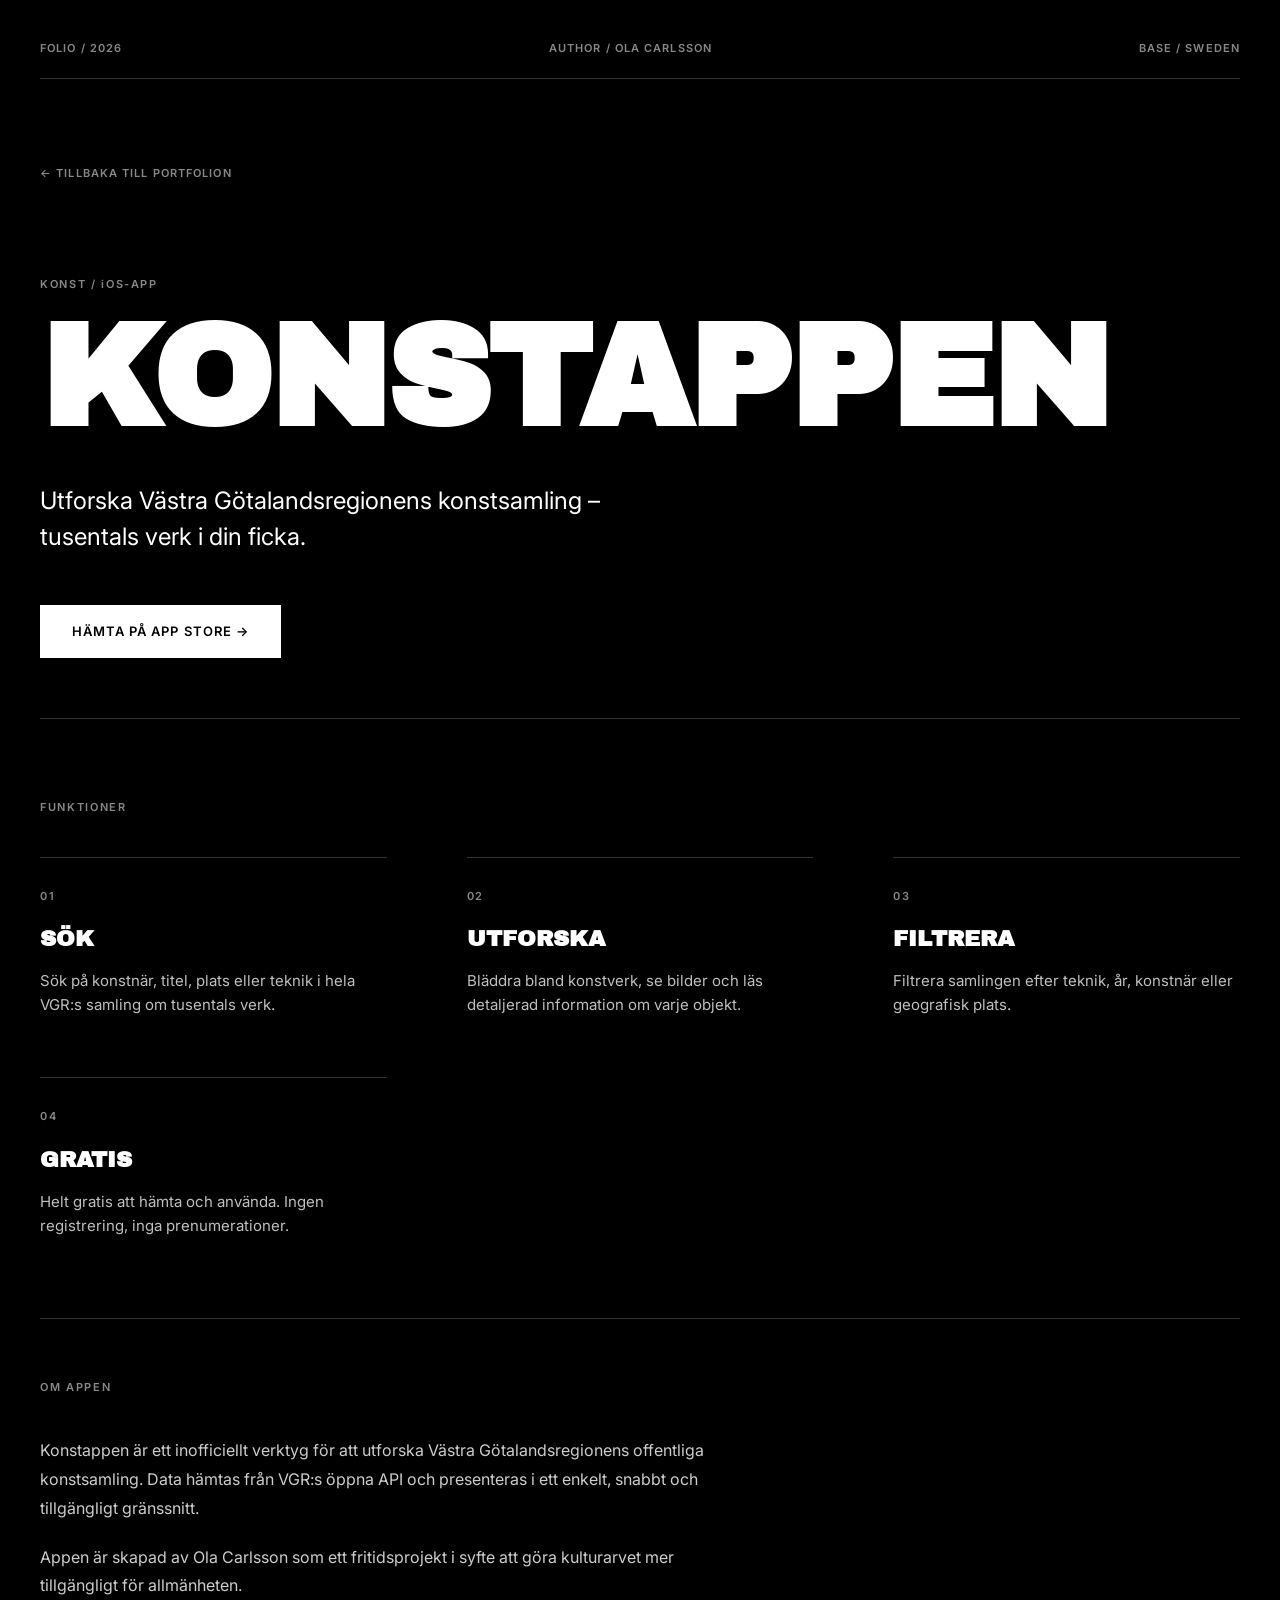
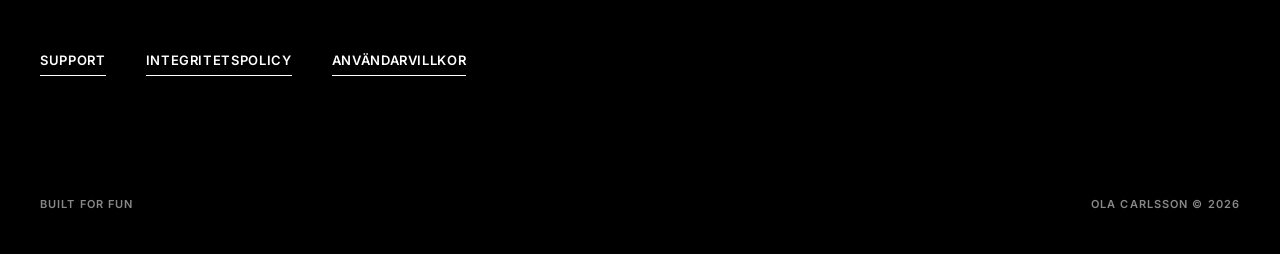
==== konstappen/index.html @ 3d5d430d "Add konstappen support and marketing pages Adds four pages for Konstappen (iOS-app för VGR:s konstsa" ====
<!DOCTYPE html>
<html lang="sv">

<head>
    <meta charset="UTF-8">
    <meta name="viewport" content="width=device-width, initial-scale=1.0">
    <title>Konstappen – Utforska VGR:s konstsamling</title>
    <meta name="description" content="Konstappen låter dig utforska och söka i Västra Götalandsregionens konstsamling direkt från din iPhone.">
    <link rel="preconnect" href="https://fonts.googleapis.com">
    <link rel="preconnect" href="https://fonts.gstatic.com" crossorigin>
    <link href="https://fonts.googleapis.com/css2?family=Archivo+Black&family=Inter:wght@400;600&display=swap"
        rel="stylesheet">
    <link rel="stylesheet" href="../style.css">
    <style>
        .app-hero {
            padding: 80px 0 60px;
            border-bottom: 1px solid var(--divider);
            margin-bottom: 80px;
        }

        .app-badge {
            display: inline-block;
            font-size: 11px;
            font-weight: 600;
            letter-spacing: 0.15em;
            color: var(--text-muted);
            margin-bottom: 20px;
        }

        .app-title {
            font-family: var(--font-heading);
            font-size: clamp(3rem, 12vw, 9rem);
            line-height: 0.9;
            letter-spacing: -0.02em;
            margin-bottom: 40px;
        }

        .app-tagline {
            font-size: clamp(1.1rem, 3vw, 1.5rem);
            max-width: 560px;
            line-height: 1.5;
            margin-bottom: 50px;
        }

        .app-store-btn {
            display: inline-block;
            background: var(--text);
            color: var(--bg);
            font-family: var(--font-body);
            font-size: 13px;
            font-weight: 600;
            letter-spacing: 0.08em;
            padding: 16px 32px;
            text-decoration: none;
            transition: opacity 0.3s ease;
        }

        .app-store-btn:hover {
            opacity: 0.8;
        }

        .features-section {
            margin-bottom: 80px;
        }

        .section-label {
            font-size: 11px;
            font-weight: 600;
            letter-spacing: 0.15em;
            color: var(--text-muted);
            margin-bottom: 40px;
        }

        .features-grid {
            display: grid;
            grid-template-columns: repeat(auto-fit, minmax(260px, 1fr));
            gap: 60px 80px;
        }

        .feature-item {
            border-top: 1px solid var(--divider);
            padding-top: 30px;
        }

        .feature-number {
            font-size: 11px;
            font-weight: 600;
            letter-spacing: 0.15em;
            color: var(--text-muted);
            margin-bottom: 16px;
        }

        .feature-title {
            font-family: var(--font-heading);
            font-size: 1.4rem;
            margin-bottom: 12px;
        }

        .feature-desc {
            font-size: 15px;
            color: rgba(255,255,255,0.75);
            line-height: 1.6;
        }

        .about-section {
            border-top: 1px solid var(--divider);
            padding-top: 60px;
            margin-bottom: 80px;
        }

        .about-text {
            font-size: 16px;
            max-width: 700px;
            line-height: 1.8;
            color: rgba(255,255,255,0.8);
        }

        .about-text + .about-text {
            margin-top: 20px;
        }

        .links-row {
            display: flex;
            gap: 40px;
            flex-wrap: wrap;
            margin-top: 50px;
        }

        .inline-link {
            font-size: 13px;
            font-weight: 600;
            letter-spacing: 0.05em;
            color: var(--text);
            text-decoration: none;
            border-bottom: 1px solid var(--text);
            padding-bottom: 4px;
            transition: opacity 0.3s ease;
        }

        .inline-link:hover {
            opacity: 0.6;
        }

        .back-link {
            display: inline-block;
            font-size: 11px;
            font-weight: 600;
            letter-spacing: 0.1em;
            color: var(--text-muted);
            text-decoration: none;
            margin-bottom: 8px;
            transition: color 0.3s ease;
        }

        .back-link:hover {
            color: var(--text);
        }
    </style>
</head>

<body>
    <div class="site-wrapper">
        <header class="main-header">
            <div class="header-metadata">
                <span class="meta-item">FOLIO / 2026</span>
                <span class="meta-item">AUTHOR / OLA CARLSSON</span>
                <span class="meta-item">BASE / SWEDEN</span>
            </div>
            <div class="header-divider"></div>
        </header>

        <main>
            <a href="/" class="back-link">← TILLBAKA TILL PORTFOLION</a>

            <section class="app-hero">
                <span class="app-badge">KONST / iOS-APP</span>
                <h1 class="app-title">KONST&shy;APPEN</h1>
                <p class="app-tagline">Utforska Västra Götalandsregionens konstsamling – tusentals verk i din ficka.</p>
                <a href="#" class="app-store-btn">HÄMTA PÅ APP STORE →</a>
            </section>

            <section class="features-section">
                <p class="section-label">FUNKTIONER</p>
                <div class="features-grid">
                    <div class="feature-item">
                        <p class="feature-number">01</p>
                        <h2 class="feature-title">SÖK</h2>
                        <p class="feature-desc">Sök på konstnär, titel, plats eller teknik i hela VGR:s samling om tusentals verk.</p>
                    </div>
                    <div class="feature-item">
                        <p class="feature-number">02</p>
                        <h2 class="feature-title">UTFORSKA</h2>
                        <p class="feature-desc">Bläddra bland konstverk, se bilder och läs detaljerad information om varje objekt.</p>
                    </div>
                    <div class="feature-item">
                        <p class="feature-number">03</p>
                        <h2 class="feature-title">FILTRERA</h2>
                        <p class="feature-desc">Filtrera samlingen efter teknik, år, konstnär eller geografisk plats.</p>
                    </div>
                    <div class="feature-item">
                        <p class="feature-number">04</p>
                        <h2 class="feature-title">GRATIS</h2>
                        <p class="feature-desc">Helt gratis att hämta och använda. Ingen registrering, inga prenumerationer.</p>
                    </div>
                </div>
            </section>

            <section class="about-section">
                <p class="section-label">OM APPEN</p>
                <p class="about-text">
                    Konstappen är ett inofficiellt verktyg för att utforska Västra Götalandsregionens offentliga konstsamling. Data hämtas från VGR:s öppna API och presenteras i ett enkelt, snabbt och tillgängligt gränssnitt.
                </p>
                <p class="about-text">
                    Appen är skapad av Ola Carlsson som ett fritidsprojekt i syfte att göra kulturarvet mer tillgängligt för allmänheten.
                </p>
                <div class="links-row">
                    <a href="support/" class="inline-link">SUPPORT</a>
                    <a href="privacy/" class="inline-link">INTEGRITETSPOLICY</a>
                    <a href="terms/" class="inline-link">ANVÄNDARVILLKOR</a>
                </div>
            </section>
        </main>

        <footer class="main-footer">
            <div class="footer-metadata">
                <span class="meta-item">BUILT FOR FUN</span>
                <span class="meta-item">OLA CARLSSON © 2026</span>
            </div>
        </footer>
    </div>
</body>

</html>
---- style.css ----
:root {
    --bg: #000;
    --text: #fff;
    --text-muted: #888;
    --divider: rgba(255, 255, 255, 0.2);
    --font-heading: 'Archivo Black', sans-serif;
    --font-body: 'Inter', sans-serif;
}

* {
    margin: 0;
    padding: 0;
    box-sizing: border-box;
}

body {
    background-color: var(--bg);
    color: var(--text);
    font-family: var(--font-body);
    line-height: 1.6;
    -webkit-font-smoothing: antialiased;
    -webkit-tap-highlight-color: transparent;
}

.site-wrapper {
    max-width: 1400px;
    margin: 0 auto;
    padding: 40px;
}

/* Header */
.main-header {
    margin-bottom: 80px;
}

.header-metadata {
    display: flex;
    justify-content: space-between;
    font-size: 11px;
    font-weight: 600;
    letter-spacing: 0.1em;
    color: var(--text-muted);
    padding-bottom: 20px;
}

.header-divider {
    height: 1px;
    background-color: var(--divider);
}

/* Project Stack */
.project-stack {
    display: flex;
    flex-direction: column;
}

.project-item {
    margin-bottom: 80px;
}

.project-link {
    text-decoration: none;
    color: inherit;
    display: block;
    transition: opacity 0.3s ease;
    touch-action: manipulation;
}

.project-link:hover {
    opacity: 0.7;
}

.project-header {
    margin-bottom: 20px;
}

.project-type {
    display: block;
    font-size: 11px;
    font-weight: 600;
    letter-spacing: 0.15em;
    color: var(--text-muted);
    margin-bottom: 10px;
}

.project-title {
    font-family: var(--font-heading);
    font-size: clamp(2rem, 8vw, 6rem);
    line-height: 0.9;
    letter-spacing: -0.02em;
}

.project-body {
    display: flex;
    justify-content: space-between;
    align-items: flex-end;
    margin-top: 20px;
}

.project-description {
    font-size: 16px;
    max-width: 600px;
}

.project-action {
    font-size: 13px;
    font-weight: 600;
    letter-spacing: 0.05em;
    border-bottom: 1px solid var(--text);
    padding-bottom: 4px;
}

.project-divider {
    height: 1px;
    background-color: var(--divider);
    margin-top: 40px;
}

/* Footer */
.main-footer {
    margin-top: 80px;
    padding-top: 40px;
}

.footer-metadata {
    display: flex;
    justify-content: space-between;
    font-size: 11px;
    font-weight: 600;
    letter-spacing: 0.1em;
    color: var(--text-muted);
}

/* Responsive */
@media (max-width: 768px) {
    .site-wrapper {
        padding: 30px 20px;
    }

    .main-header {
        margin-bottom: 40px;
    }

    .header-metadata {
        flex-direction: column;
        gap: 10px;
    }

    .project-item {
        margin-bottom: 40px;
    }

    .project-title {
        font-size: clamp(1.5rem, 7vw, 3rem);
        overflow-wrap: break-word;
        word-break: break-word;
    }

    .project-body {
        flex-direction: column;
        align-items: flex-start;
        gap: 20px;
    }

    .project-divider {
        margin-top: 30px;
    }

    .main-footer {
        margin-top: 40px;
        padding-top: 20px;
    }

    .footer-metadata {
        flex-direction: column;
        gap: 10px;
    }
}
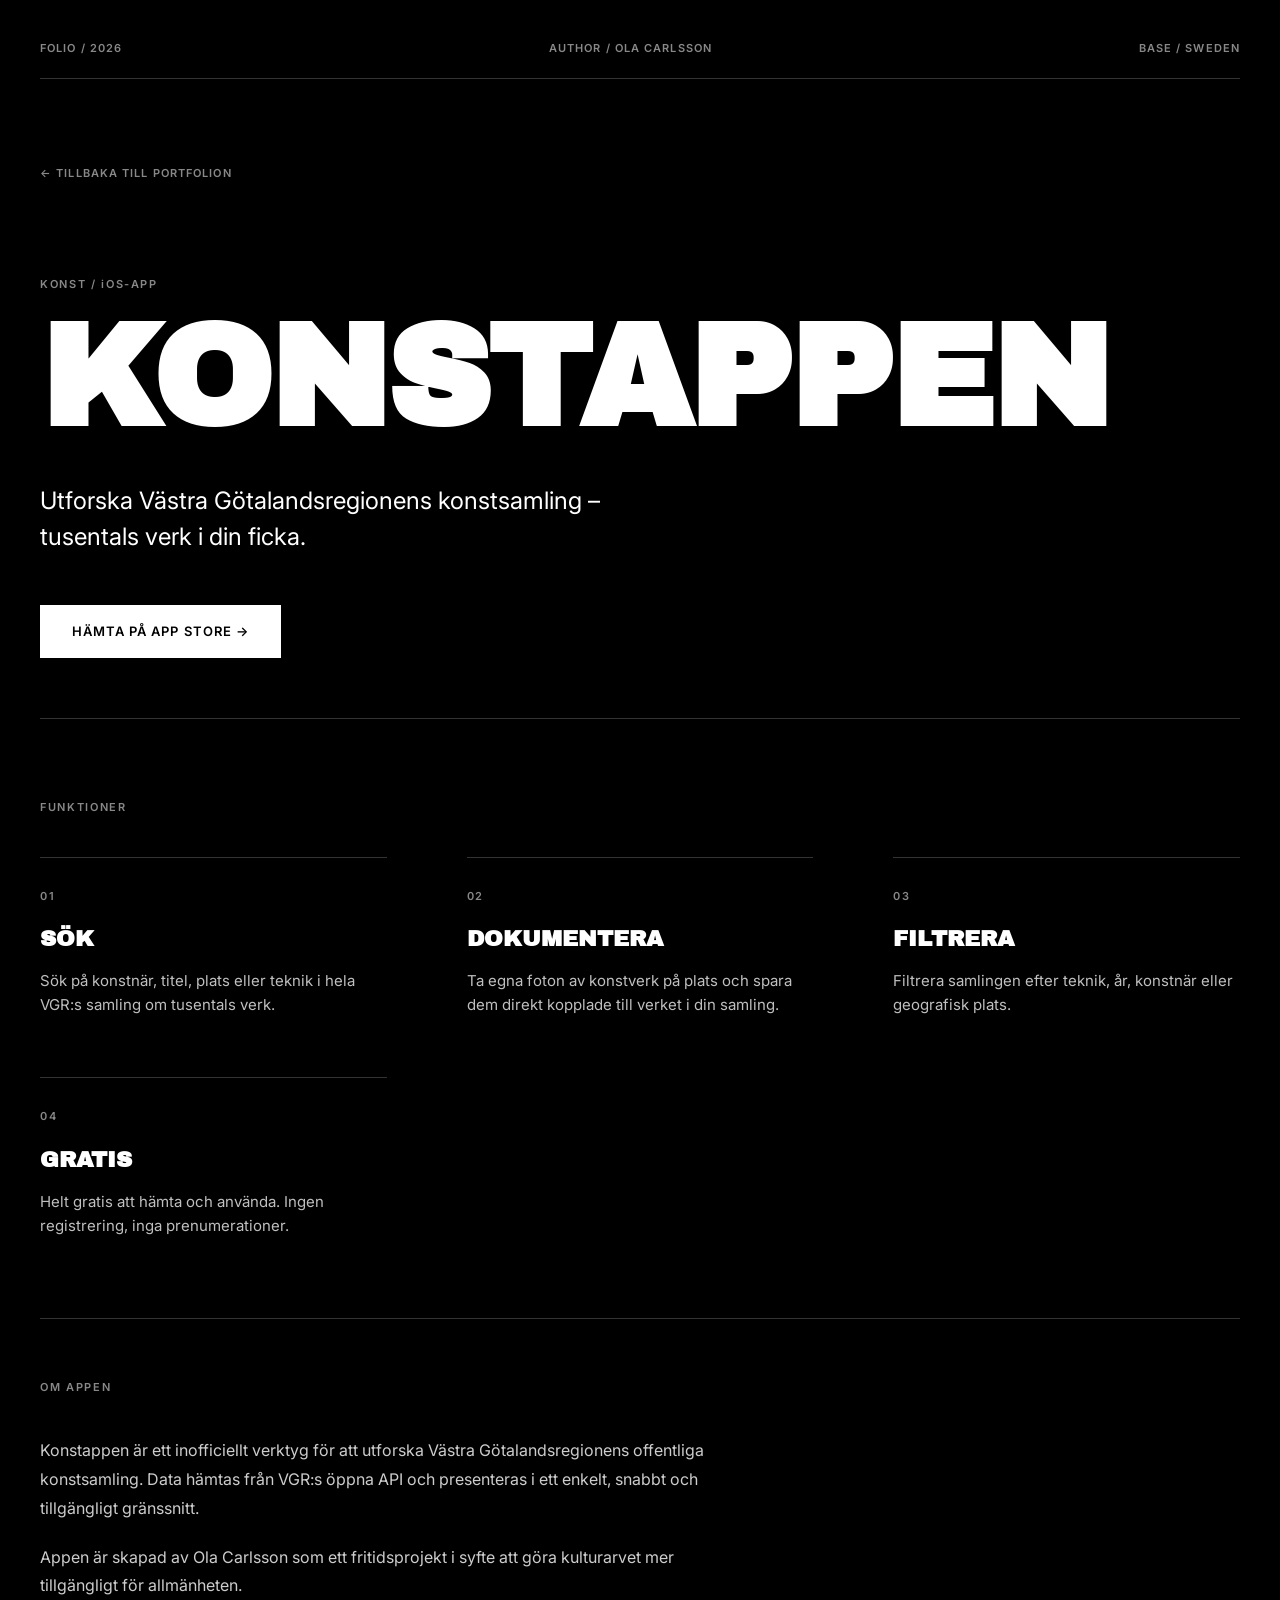
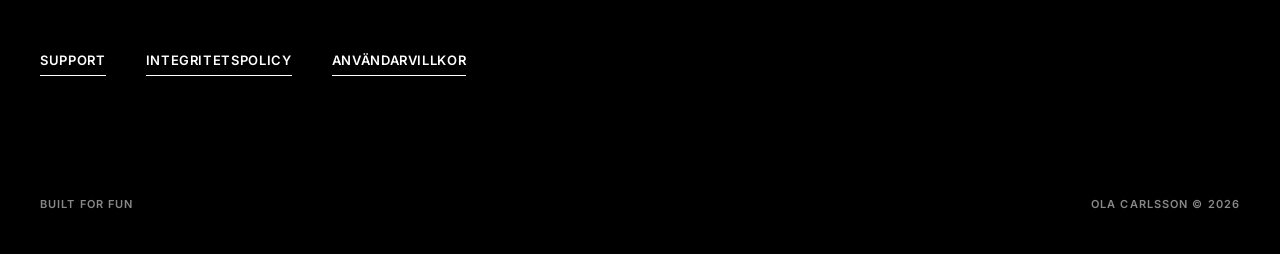
==== commit 27eec3bb: "Fix inaccuracies in konstappen pages based on app review - privacy: add iCloud/CloudKit section (Art" ====
--- a/konstappen/index.html
+++ b/konstappen/index.html
@@ -189,8 +189,8 @@
                     </div>
                     <div class="feature-item">
                         <p class="feature-number">02</p>
-                        <h2 class="feature-title">UTFORSKA</h2>
-                        <p class="feature-desc">Bläddra bland konstverk, se bilder och läs detaljerad information om varje objekt.</p>
+                        <h2 class="feature-title">DOKUMENTERA</h2>
+                        <p class="feature-desc">Ta egna foton av konstverk på plats och spara dem direkt kopplade till verket i din samling.</p>
                     </div>
                     <div class="feature-item">
                         <p class="feature-number">03</p>
